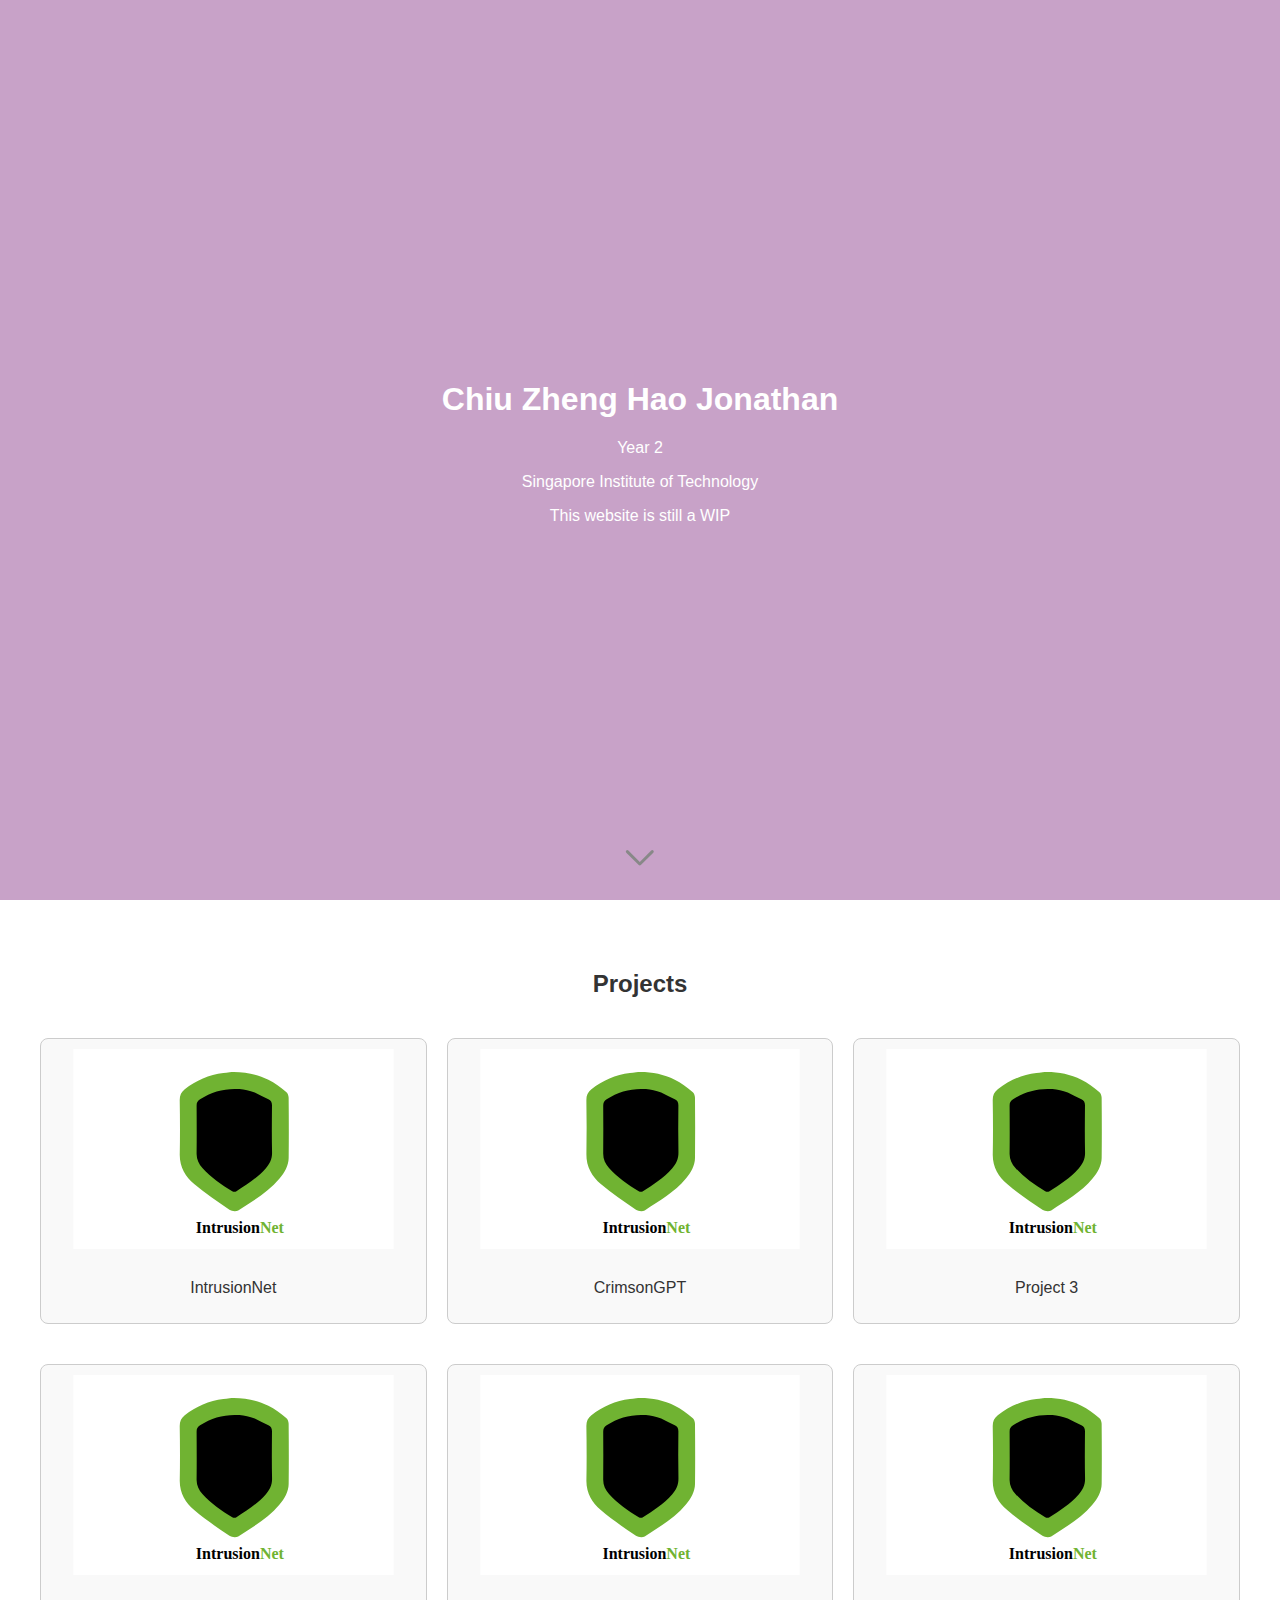
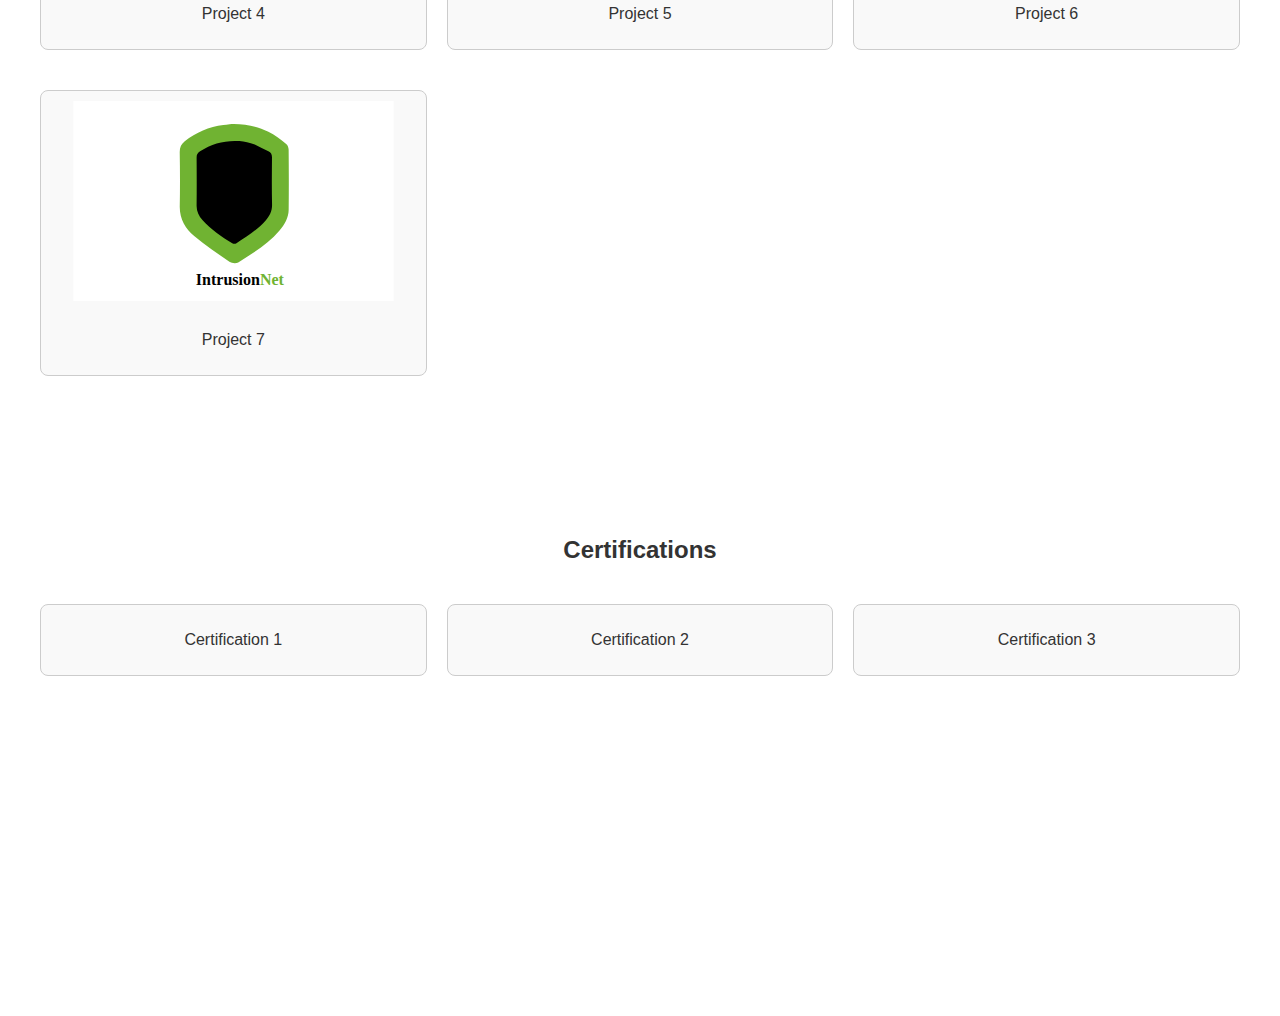
==== index.html @ 9a5355a3 "test" ====
<!DOCTYPE html>
<html lang="en" data-theme="light" style="color-scheme: light">

<head>
    <meta charset="UTF-8" />
    <meta name="viewport" content="width=device-width, initial-scale=1.0" />
    <title>Jonathan Chiu | Portfolio</title>
    <link rel="stylesheet" href="assets/css/style.css">
    <script src="assets/js/script.js" defer></script>
</head>

<body>
    <section id="home" class="full-screen">
        <div class="center-content">
            <h1>Chiu Zheng Hao Jonathan</h1>
            <p>Year 2</p>
            <p>Singapore Institute of Technology</p>
            <p> This website is still a WIP</p>
        </div>
        <img src="assets/imgs/down-arrow.svg" alt="Scroll down" class="bounce" onclick="scrollToProjects()">
    </section>
    <section id="projects">
        <h2>Projects</h2>
        <div class="grid">
            <div class="grid-item">
                <img src="assets/imgs/intrusionNet.svg" alt="IntrusionNet">
                <p>IntrusionNet</p>
            </div>
            <div class="grid-item">
                <img src="assets/imgs/intrusionNet.svg" alt="CrimsonGPT">
                <p>CrimsonGPT</p>
            </div>
            <div class="grid-item">
                <img src="assets/imgs/intrusionNet.svg" alt="Project 3">
                <p>Project 3</p>
            </div>
            <div class="grid-item">
                <img src="assets/imgs/intrusionNet.svg" alt="CrimsonGPT">
                <p>Project 4</p>
            </div>
            <div class="grid-item">
                <img src="assets/imgs/intrusionNet.svg" alt="CrimsonGPT">
                <p>Project 5</p>
            </div>
            <div class="grid-item">
                <img src="assets/imgs/intrusionNet.svg" alt="CrimsonGPT">
                <p>Project 6</p>
            </div>
            <div class="grid-item">
                <img src="assets/imgs/intrusionNet.svg" alt="CrimsonGPT">
                <p>Project 7</p>
            </div>
        </div>
    </section>
    <section id="certifications">
        <h2>Certifications</h2>
        <div class="grid">
            <div class="grid-item">
                <p>Certification 1</p>
            </div>
            <div class="grid-item">
                <p>Certification 2</p>
            </div>
            <div class="grid-item">
                <p>Certification 3</p>
            </div>
        </div>
    </section>
</body>

</html>
---- assets/css/style.css ----
/* style.css */
body {
    font-family: Arial, sans-serif;
    margin: 0;
    color: #333; /* Dark text for readability */
    overflow-x: hidden; /* Prevents horizontal scrolling */
}

.full-screen {
    height: 100vh; /* Full viewport height */
    background-color: #C8A2C8; /* Lilac background */
    color: #FFFFFF;
    display: flex;
    flex-direction: column;
    justify-content: center;
    align-items: center;
    text-align: center;
    position: relative; /* Needed for proper positioning of the bouncing arrow */
}

.bounce {
    position: absolute;
    bottom: 20px;
    left: 50%;
    transform: translateX(-50%);
    width: 50px;
    height: auto;
    animation: bounce 2s infinite;
    cursor: pointer; /* Indicates this is clickable */
}

@keyframes bounce {
    0%, 20%, 50%, 80%, 100% {
        transform: translateX(-50%) translateY(0);
    }
    40% {
        transform: translateX(-50%) translateY(-30px);
    }
    60% {
        transform: translateX(-50%) translateY(-15px);
    }
}

#projects, #certifications {
    padding: 50px 20px;
    text-align: center;
    min-height: 50vh;  /* Set a minimum height */
    overflow: hidden;  /* Keeps the layout clean */
}

.grid {
    display: grid;
    grid-template-columns: repeat(3, 1fr); /* 3 columns */
    gap: 20px;
    padding: 20px;
}

.grid-item {
    background: #f9f9f9; /* Light background for each item */
    border: 1px solid #ccc; /* Border for items */
    border-radius: 8px; /* Rounded corners for aesthetics */
    padding: 10px;
    text-align: center; /* Center-aligns the text */
    margin-bottom: 20px;  /* Adds space at the bottom of each item */
}

.grid-item img {
    width: 100%; /* Makes images responsive */
    height: auto; /* Maintains aspect ratio */
    max-height: 200px; /* Limits image height */
    margin-bottom: 10px; /* Space between image and text */
}

@media (max-width: 768px) {
    .grid {
        grid-template-columns: 1fr; /* Single column for smaller screens */
    }
}
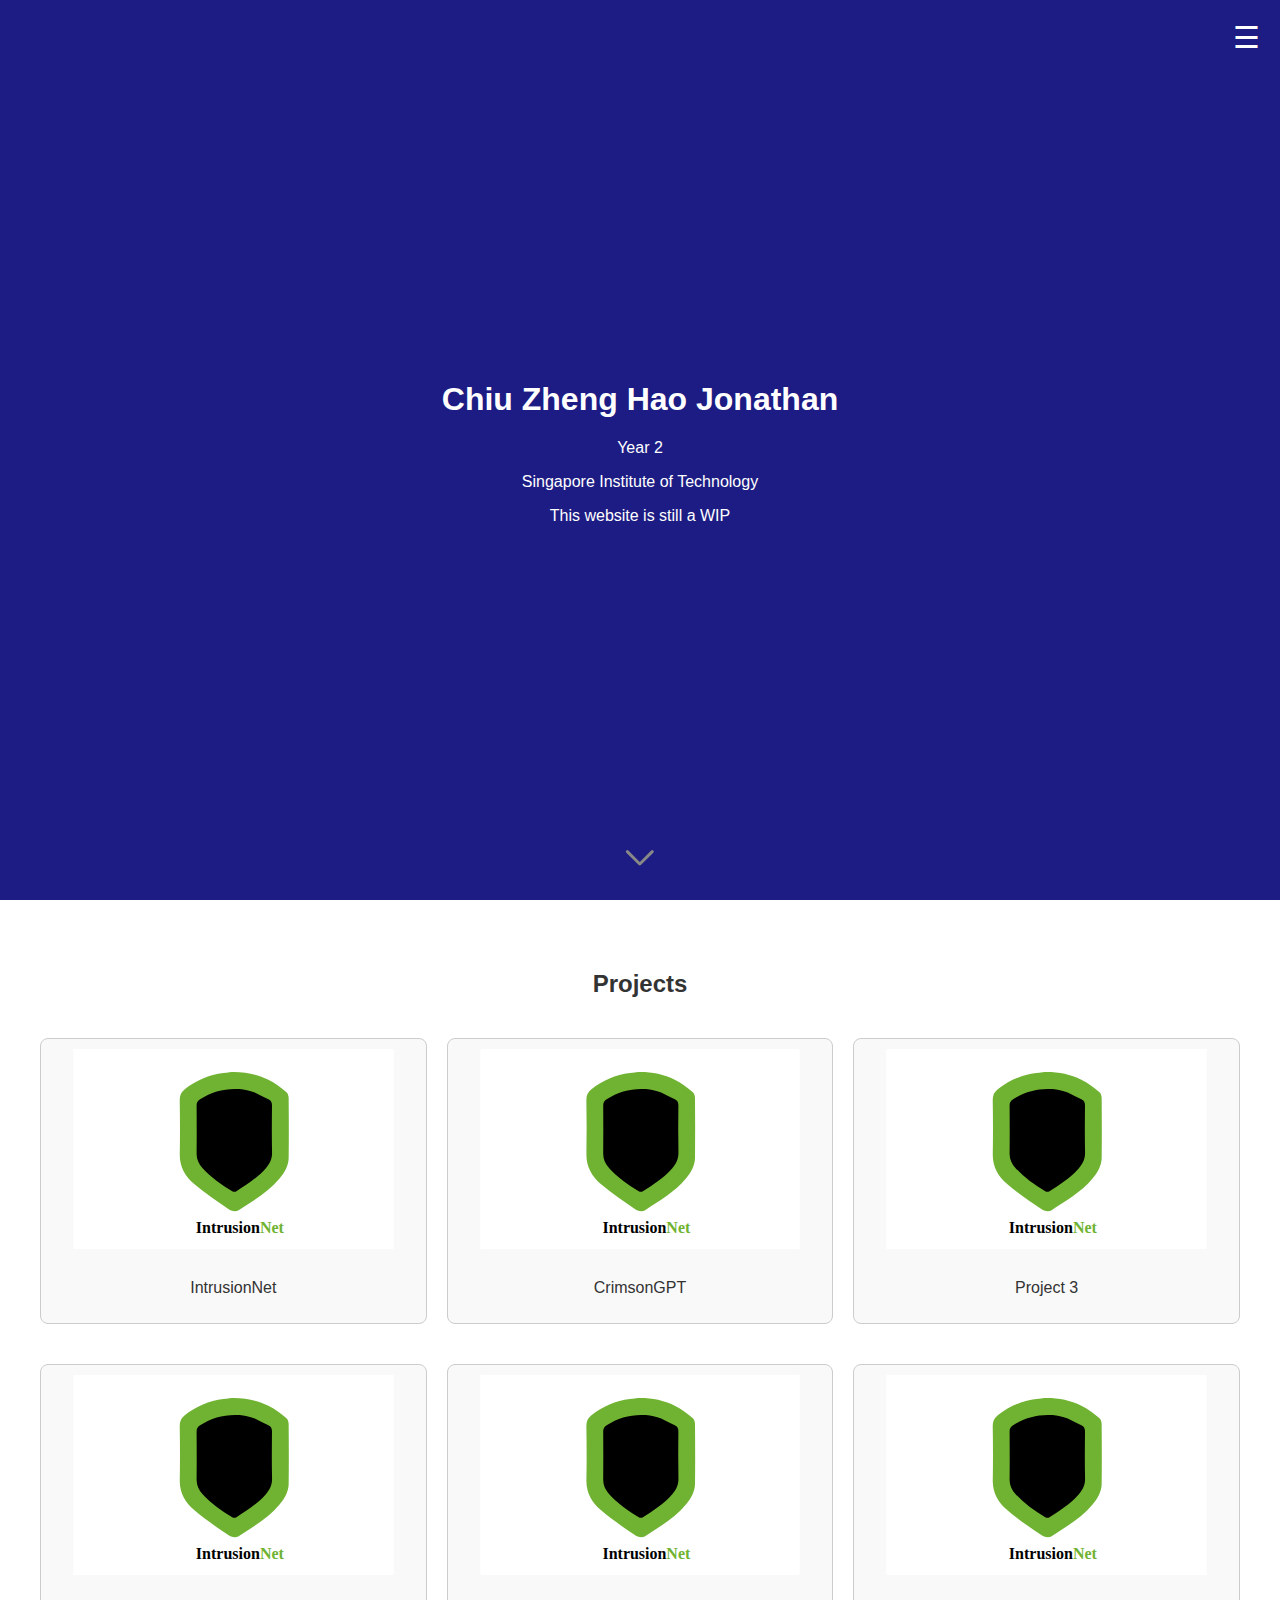
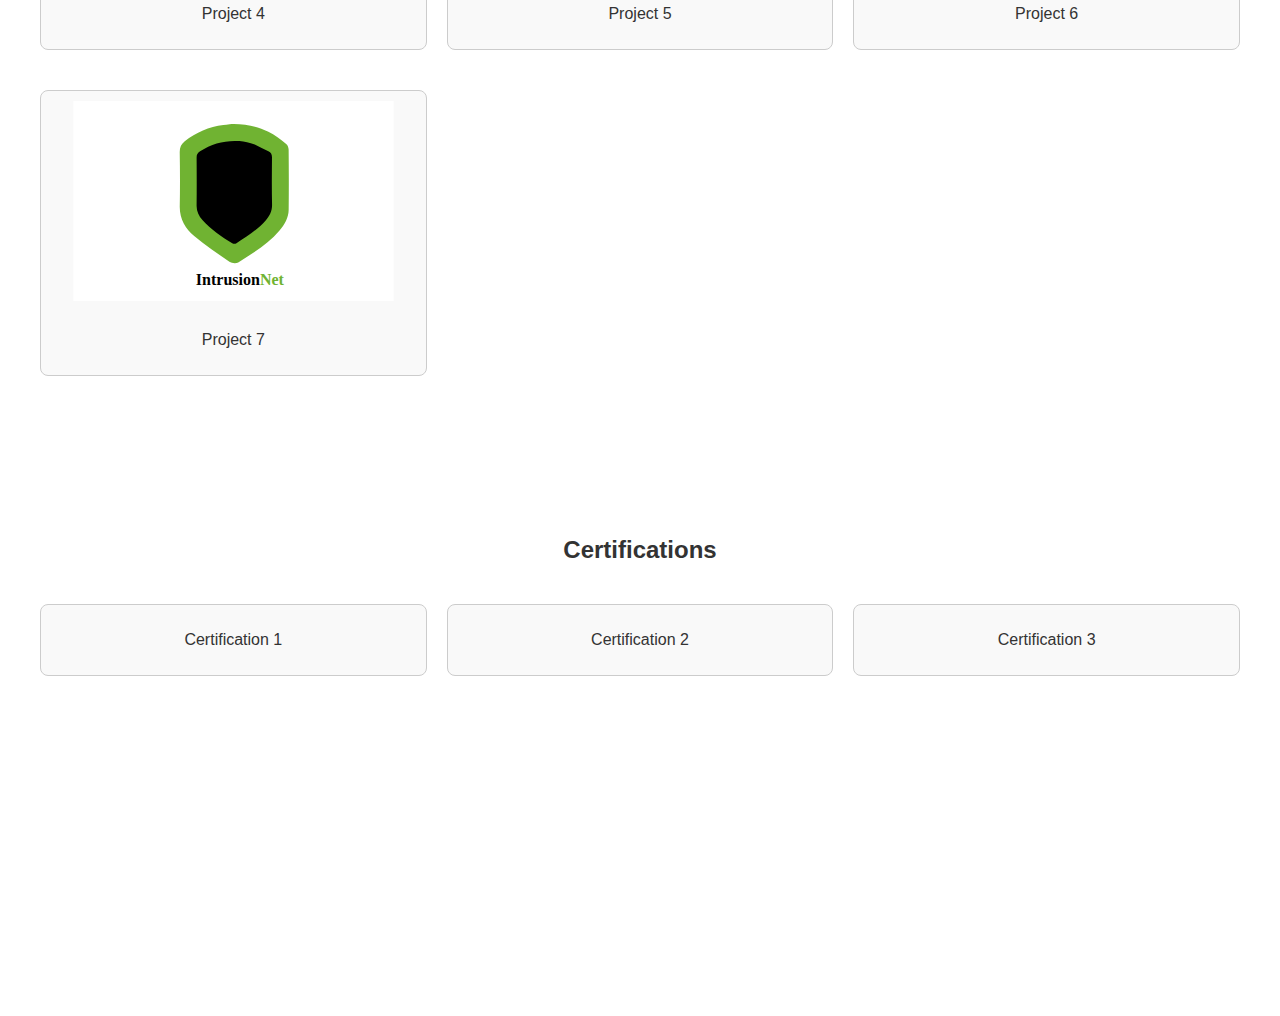
==== commit f2f045a7: "change colour" ====
--- a/index.html
+++ b/index.html
@@ -15,10 +15,20 @@
             <h1>Chiu Zheng Hao Jonathan</h1>
             <p>Year 2</p>
             <p>Singapore Institute of Technology</p>
-            <p> This website is still a WIP</p>
+            <p>This website is still a WIP</p>
+        </div>
+        <div class="menu-container">
+            <div class="hamburger-menu" onclick="toggleMenu()">
+                &#9776;
+            </div>
+            <div class="dropdown-content">
+                <a href="#projects">Projects</a>
+                <a href="#certifications">Certifications</a>
+            </div>
         </div>
         <img src="assets/imgs/down-arrow.svg" alt="Scroll down" class="bounce" onclick="scrollToProjects()">
     </section>
+    
     <section id="projects">
         <h2>Projects</h2>
         <div class="grid">
--- a/assets/css/style.css
+++ b/assets/css/style.css
@@ -8,8 +8,8 @@
 
 .full-screen {
     height: 100vh; /* Full viewport height */
-    background-color: #C8A2C8; /* Lilac background */
-    color: #FFFFFF;
+    background-color: #1c1c84; /* Navy blue background */
+    color: #FFFFFF; /* White text for high contrast and readability */
     display: flex;
     flex-direction: column;
     justify-content: center;
@@ -17,6 +17,40 @@
     text-align: center;
     position: relative; /* Needed for proper positioning of the bouncing arrow */
 }
+
+.menu-container {
+    position: absolute;
+    top: 20px;
+    right: 20px;
+}
+
+.hamburger-menu {
+    font-size: 30px;
+    cursor: pointer;
+    z-index: 1000;
+}
+
+.dropdown-content {
+    display: none;
+    position: absolute;
+    background-color: #f9f9f9;
+    min-width: 160px;
+    box-shadow: 0px 8px 16px 0px rgba(0,0,0,0.2);
+    z-index: 999;
+}
+
+.dropdown-content a {
+    color: black;
+    padding: 12px 16px;
+    text-decoration: none;
+    display: block;
+    text-align: left;
+}
+
+.dropdown-content a:hover {
+    background-color: #ddd;
+}
+
 
 .bounce {
     position: absolute;
@@ -57,7 +91,7 @@
 
 .grid-item {
     background: #f9f9f9; /* Light background for each item */
-    border: 1px solid #ccc; /* Border for items */
+    border: 1px solid #ccc; /*   Border for items */
     border-radius: 8px; /* Rounded corners for aesthetics */
     padding: 10px;
     text-align: center; /* Center-aligns the text */
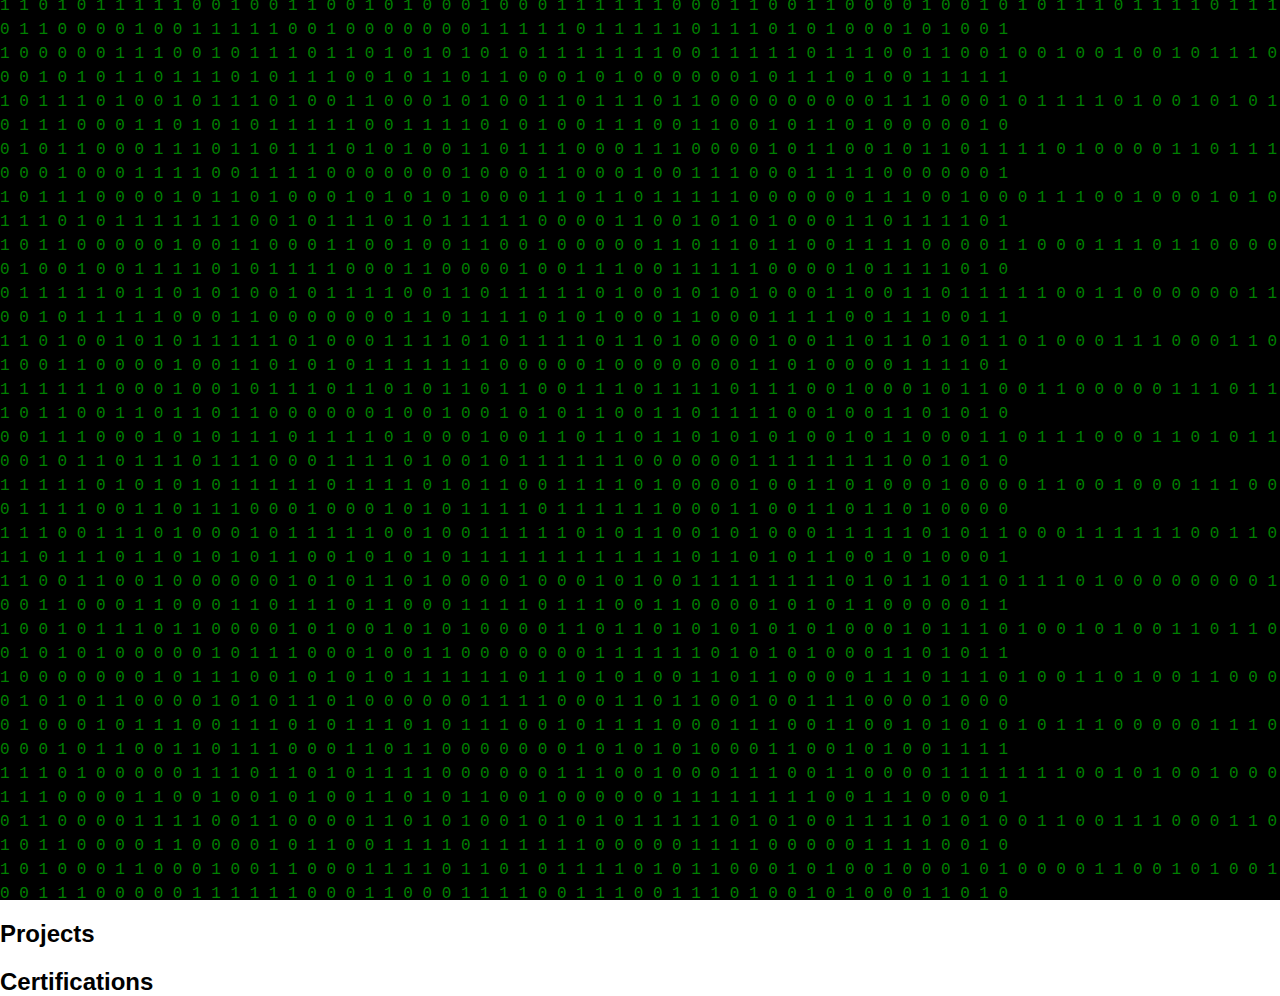
==== commit 8f71752e: "try" ====
--- a/index.html
+++ b/index.html
@@ -8,8 +8,9 @@
     <link rel="stylesheet" href="assets/css/style.css">
     <script src="assets/js/script.js" defer></script>
 </head>
+<body>
+    <div id="loading-overlay"></div>
 
-<body>
     <section id="home" class="full-screen">
         <div class="center-content">
             <h1>Chiu Zheng Hao Jonathan</h1>
@@ -17,65 +18,14 @@
             <p>Singapore Institute of Technology</p>
             <p>This website is still a WIP</p>
         </div>
-        <div class="menu-container">
-            <div class="hamburger-menu" onclick="toggleMenu()">
-                &#9776;
-            </div>
-            <div class="dropdown-content">
-                <a href="#projects">Projects</a>
-                <a href="#certifications">Certifications</a>
-            </div>
-        </div>
-        <img src="assets/imgs/down-arrow.svg" alt="Scroll down" class="bounce" onclick="scrollToProjects()">
     </section>
-    
     <section id="projects">
         <h2>Projects</h2>
-        <div class="grid">
-            <div class="grid-item">
-                <img src="assets/imgs/intrusionNet.svg" alt="IntrusionNet">
-                <p>IntrusionNet</p>
-            </div>
-            <div class="grid-item">
-                <img src="assets/imgs/intrusionNet.svg" alt="CrimsonGPT">
-                <p>CrimsonGPT</p>
-            </div>
-            <div class="grid-item">
-                <img src="assets/imgs/intrusionNet.svg" alt="Project 3">
-                <p>Project 3</p>
-            </div>
-            <div class="grid-item">
-                <img src="assets/imgs/intrusionNet.svg" alt="CrimsonGPT">
-                <p>Project 4</p>
-            </div>
-            <div class="grid-item">
-                <img src="assets/imgs/intrusionNet.svg" alt="CrimsonGPT">
-                <p>Project 5</p>
-            </div>
-            <div class="grid-item">
-                <img src="assets/imgs/intrusionNet.svg" alt="CrimsonGPT">
-                <p>Project 6</p>
-            </div>
-            <div class="grid-item">
-                <img src="assets/imgs/intrusionNet.svg" alt="CrimsonGPT">
-                <p>Project 7</p>
-            </div>
-        </div>
+        <!-- Content for Projects -->
     </section>
     <section id="certifications">
         <h2>Certifications</h2>
-        <div class="grid">
-            <div class="grid-item">
-                <p>Certification 1</p>
-            </div>
-            <div class="grid-item">
-                <p>Certification 2</p>
-            </div>
-            <div class="grid-item">
-                <p>Certification 3</p>
-            </div>
-        </div>
+        <!-- Content for Certifications -->
     </section>
 </body>
-
 </html>
--- a/assets/css/style.css
+++ b/assets/css/style.css
@@ -1,112 +1,35 @@
-/* style.css */
-body {
+body, html {
+    height: 100%;
+    margin: 0;
     font-family: Arial, sans-serif;
-    margin: 0;
-    color: #333; /* Dark text for readability */
-    overflow-x: hidden; /* Prevents horizontal scrolling */
 }
 
 .full-screen {
-    height: 100vh; /* Full viewport height */
-    background-color: #1c1c84; /* Navy blue background */
-    color: #FFFFFF; /* White text for high contrast and readability */
+    height: 100vh;
     display: flex;
     flex-direction: column;
     justify-content: center;
     align-items: center;
     text-align: center;
-    position: relative; /* Needed for proper positioning of the bouncing arrow */
+    color: #FFFFFF;
+    background-color: #000080; /* Navy blue */
 }
 
-.menu-container {
-    position: absolute;
-    top: 20px;
-    right: 20px;
+#loading-overlay {
+    position: fixed;
+    top: 0;
+    left: 0;
+    width: 100%;
+    height: 100%;
+    background-color: black;
+    color: green;
+    display: flex;
+    justify-content: center;
+    align-items: center;
+    font-family: 'Courier New', monospace;
+    font-size: 16px;
+    line-height: 1.5;
+    z-index: 1000;
+    white-space: pre-wrap;
+    overflow: hidden;
 }
-
-.hamburger-menu {
-    font-size: 30px;
-    cursor: pointer;
-    z-index: 1000;
-}
-
-.dropdown-content {
-    display: none;
-    position: absolute;
-    background-color: #f9f9f9;
-    min-width: 160px;
-    box-shadow: 0px 8px 16px 0px rgba(0,0,0,0.2);
-    z-index: 999;
-}
-
-.dropdown-content a {
-    color: black;
-    padding: 12px 16px;
-    text-decoration: none;
-    display: block;
-    text-align: left;
-}
-
-.dropdown-content a:hover {
-    background-color: #ddd;
-}
-
-
-.bounce {
-    position: absolute;
-    bottom: 20px;
-    left: 50%;
-    transform: translateX(-50%);
-    width: 50px;
-    height: auto;
-    animation: bounce 2s infinite;
-    cursor: pointer; /* Indicates this is clickable */
-}
-
-@keyframes bounce {
-    0%, 20%, 50%, 80%, 100% {
-        transform: translateX(-50%) translateY(0);
-    }
-    40% {
-        transform: translateX(-50%) translateY(-30px);
-    }
-    60% {
-        transform: translateX(-50%) translateY(-15px);
-    }
-}
-
-#projects, #certifications {
-    padding: 50px 20px;
-    text-align: center;
-    min-height: 50vh;  /* Set a minimum height */
-    overflow: hidden;  /* Keeps the layout clean */
-}
-
-.grid {
-    display: grid;
-    grid-template-columns: repeat(3, 1fr); /* 3 columns */
-    gap: 20px;
-    padding: 20px;
-}
-
-.grid-item {
-    background: #f9f9f9; /* Light background for each item */
-    border: 1px solid #ccc; /*   Border for items */
-    border-radius: 8px; /* Rounded corners for aesthetics */
-    padding: 10px;
-    text-align: center; /* Center-aligns the text */
-    margin-bottom: 20px;  /* Adds space at the bottom of each item */
-}
-
-.grid-item img {
-    width: 100%; /* Makes images responsive */
-    height: auto; /* Maintains aspect ratio */
-    max-height: 200px; /* Limits image height */
-    margin-bottom: 10px; /* Space between image and text */
-}
-
-@media (max-width: 768px) {
-    .grid {
-        grid-template-columns: 1fr; /* Single column for smaller screens */
-    }
-}
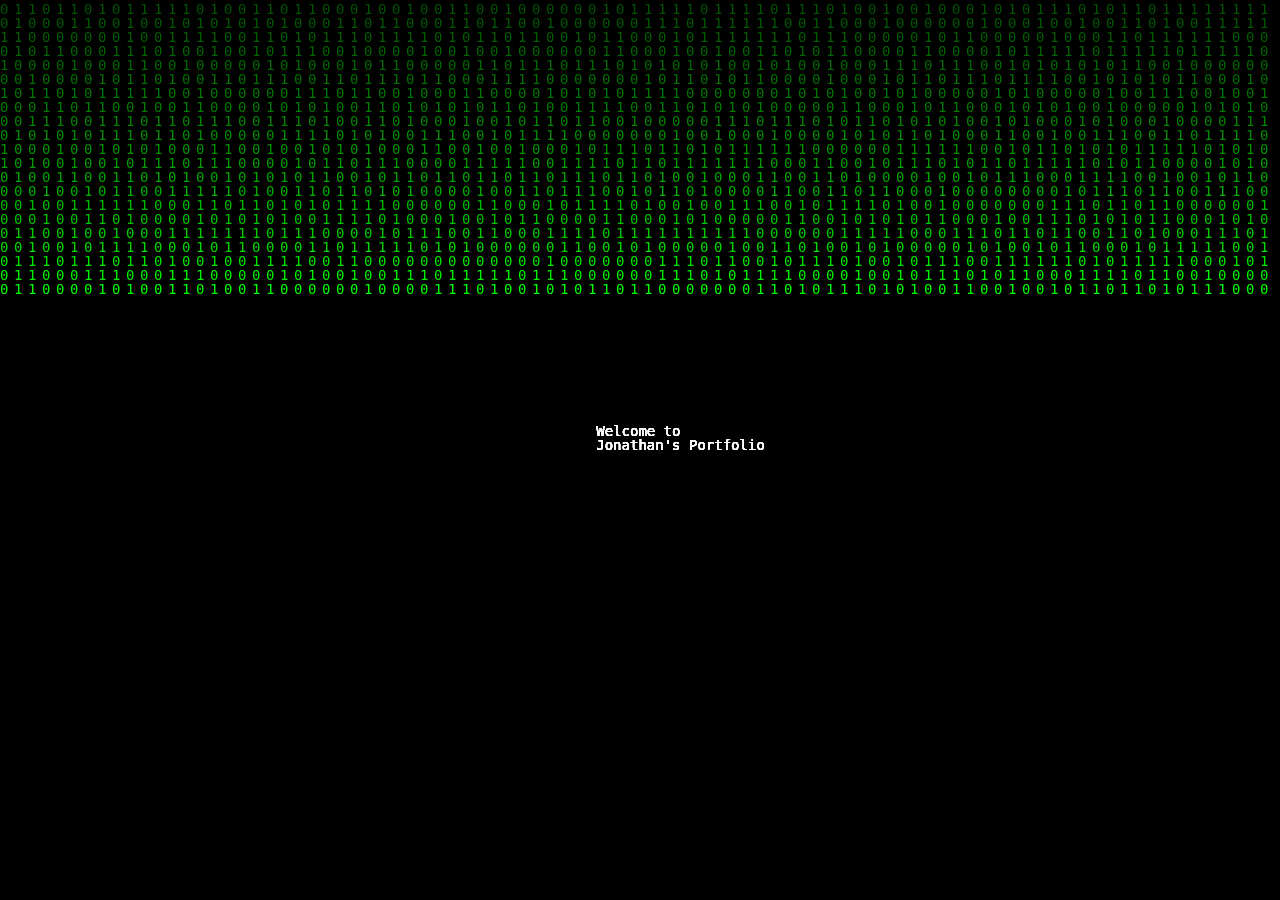
==== commit 7068c340: "test" ====
--- a/index.html
+++ b/index.html
@@ -9,23 +9,6 @@
     <script src="assets/js/script.js" defer></script>
 </head>
 <body>
-    <div id="loading-overlay"></div>
-
-    <section id="home" class="full-screen">
-        <div class="center-content">
-            <h1>Chiu Zheng Hao Jonathan</h1>
-            <p>Year 2</p>
-            <p>Singapore Institute of Technology</p>
-            <p>This website is still a WIP</p>
-        </div>
-    </section>
-    <section id="projects">
-        <h2>Projects</h2>
-        <!-- Content for Projects -->
-    </section>
-    <section id="certifications">
-        <h2>Certifications</h2>
-        <!-- Content for Certifications -->
-    </section>
+    <canvas></canvas>
 </body>
 </html>
--- a/assets/css/style.css
+++ b/assets/css/style.css
@@ -15,21 +15,6 @@
     background-color: #000080; /* Navy blue */
 }
 
-#loading-overlay {
-    position: fixed;
-    top: 0;
-    left: 0;
-    width: 100%;
-    height: 100%;
-    background-color: black;
-    color: green;
-    display: flex;
-    justify-content: center;
-    align-items: center;
-    font-family: 'Courier New', monospace;
-    font-size: 16px;
-    line-height: 1.5;
-    z-index: 1000;
-    white-space: pre-wrap;
-    overflow: hidden;
-}
+* { margin: 0; padding: 0; }
+body { background: #000; }
+canvas { display: block; }
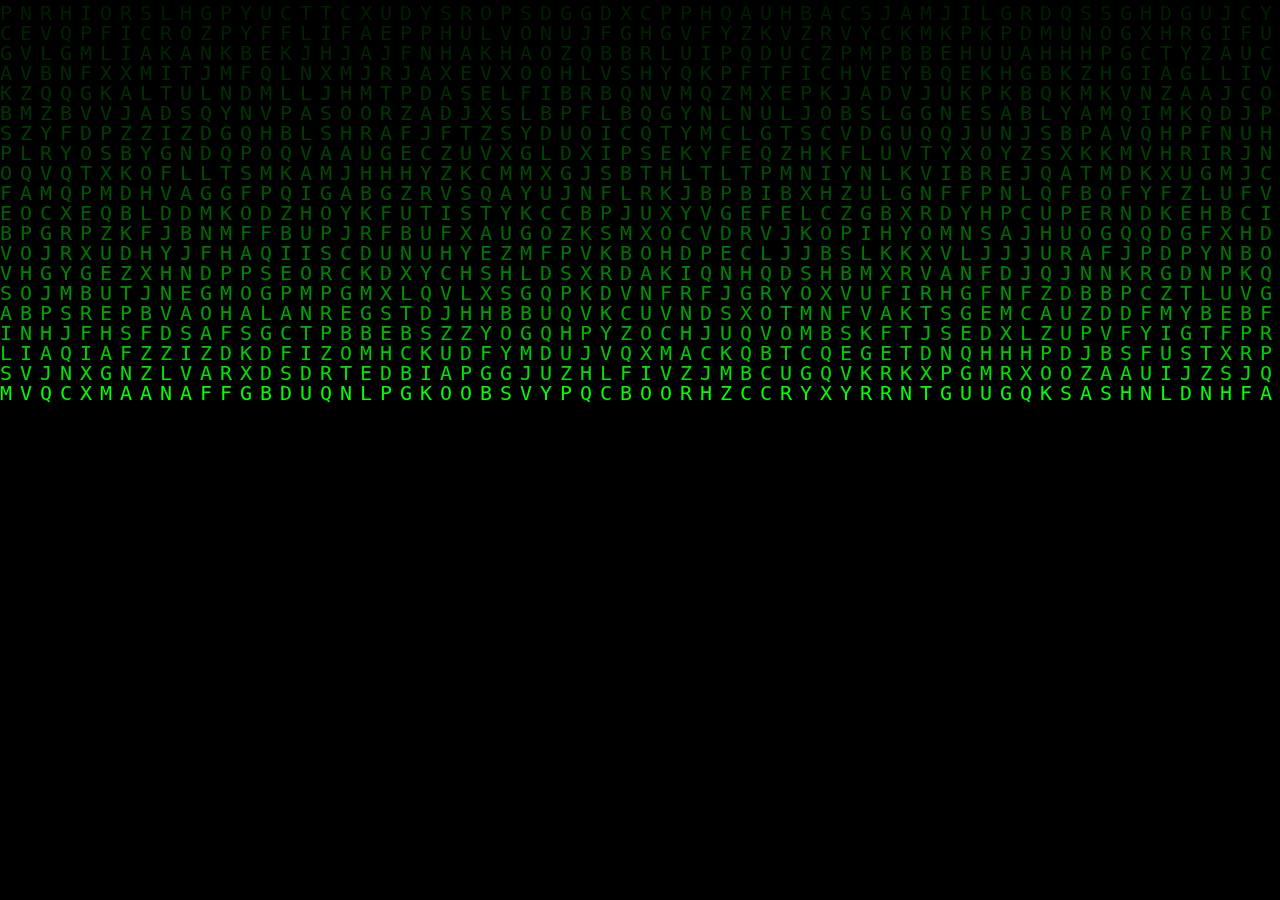
==== commit 35a69dc1: "yes" ====
--- a/index.html
+++ b/index.html
@@ -10,5 +10,6 @@
 </head>
 <body>
     <canvas></canvas>
+    <div id="textContainer" style="display: none; position: absolute; top: 50%; left: 50%; transform: translate(-50%, -50%); color: white; text-align: center; font-size: 20px; font-family: 'Courier New', monospace;"></div>
 </body>
 </html>
--- a/assets/css/style.css
+++ b/assets/css/style.css
@@ -1,20 +1,3 @@
-body, html {
-    height: 100%;
-    margin: 0;
-    font-family: Arial, sans-serif;
-}
-
-.full-screen {
-    height: 100vh;
-    display: flex;
-    flex-direction: column;
-    justify-content: center;
-    align-items: center;
-    text-align: center;
-    color: #FFFFFF;
-    background-color: #000080; /* Navy blue */
-}
-
 * { margin: 0; padding: 0; }
-body { background: #000; }
-canvas { display: block; }
+body, html { height: 100%; background: #000; }
+canvas { display: block; position: absolute; }
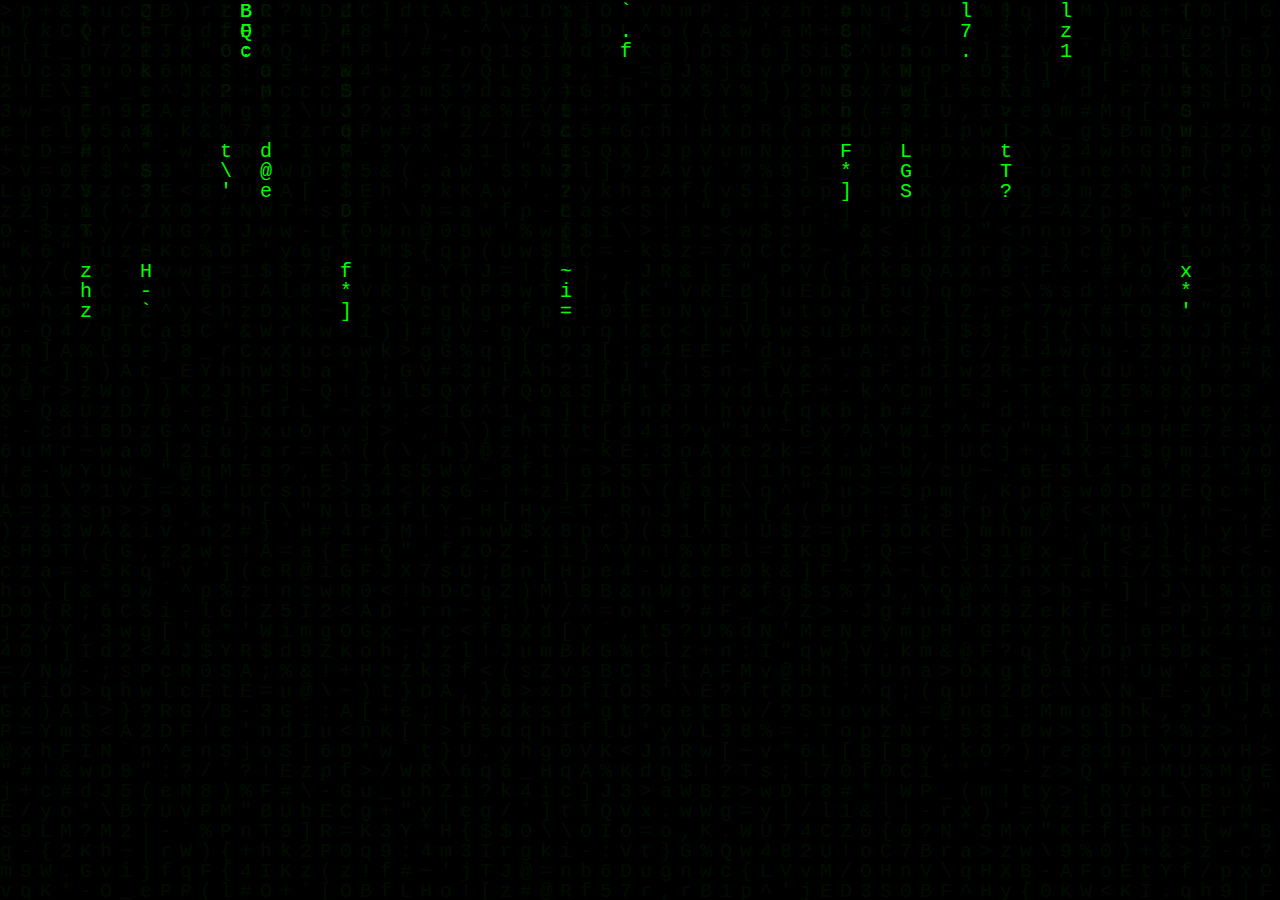
==== commit 4bc54b18: "try" ====
--- a/index.html
+++ b/index.html
@@ -6,10 +6,9 @@
     <meta name="viewport" content="width=device-width, initial-scale=1.0" />
     <title>Jonathan Chiu | Portfolio</title>
     <link rel="stylesheet" href="assets/css/style.css">
-    <script src="assets/js/script.js" defer></script>
+    <script src="assets/js/loading.js" defer></script>
 </head>
 <body>
-    <canvas></canvas>
-    <div id="textContainer" style="display: none; position: absolute; top: 50%; left: 50%; transform: translate(-50%, -50%); color: white; text-align: center; font-size: 20px; font-family: 'Courier New', monospace;"></div>
+    <div id="matrix" class="matrix"></div>
 </body>
 </html>
--- a/assets/css/style.css
+++ b/assets/css/style.css
@@ -1,3 +1,21 @@
-* { margin: 0; padding: 0; }
-body, html { height: 100%; background: #000; }
-canvas { display: block; position: absolute; }
+#matrix {
+    position: absolute;  /* Use absolute positioning for full control over the div */
+    top: 0;              /* Align the top edge of the element with the viewport */
+    left: 0;             /* Align the left edge of the element with the viewport */
+    width: 100vw;        /* Set width to 100% of the viewport width */
+    height: 100vh;       /* Set height to 100% of the viewport height */
+    background-color: black; /* Set background color to black */
+    color: #0f0;         /* Set text color to green, typical of Matrix effect */
+    overflow: hidden;    /* Hide any content that overflows the div's box */
+    font-family: 'Courier New', monospace; /* Styling for the text */
+    font-size: 20px;     /* Set the font size */
+}
+
+.character {
+    color: #0f0;
+}
+
+.row {
+    position: absolute;
+    width: 100%;
+}
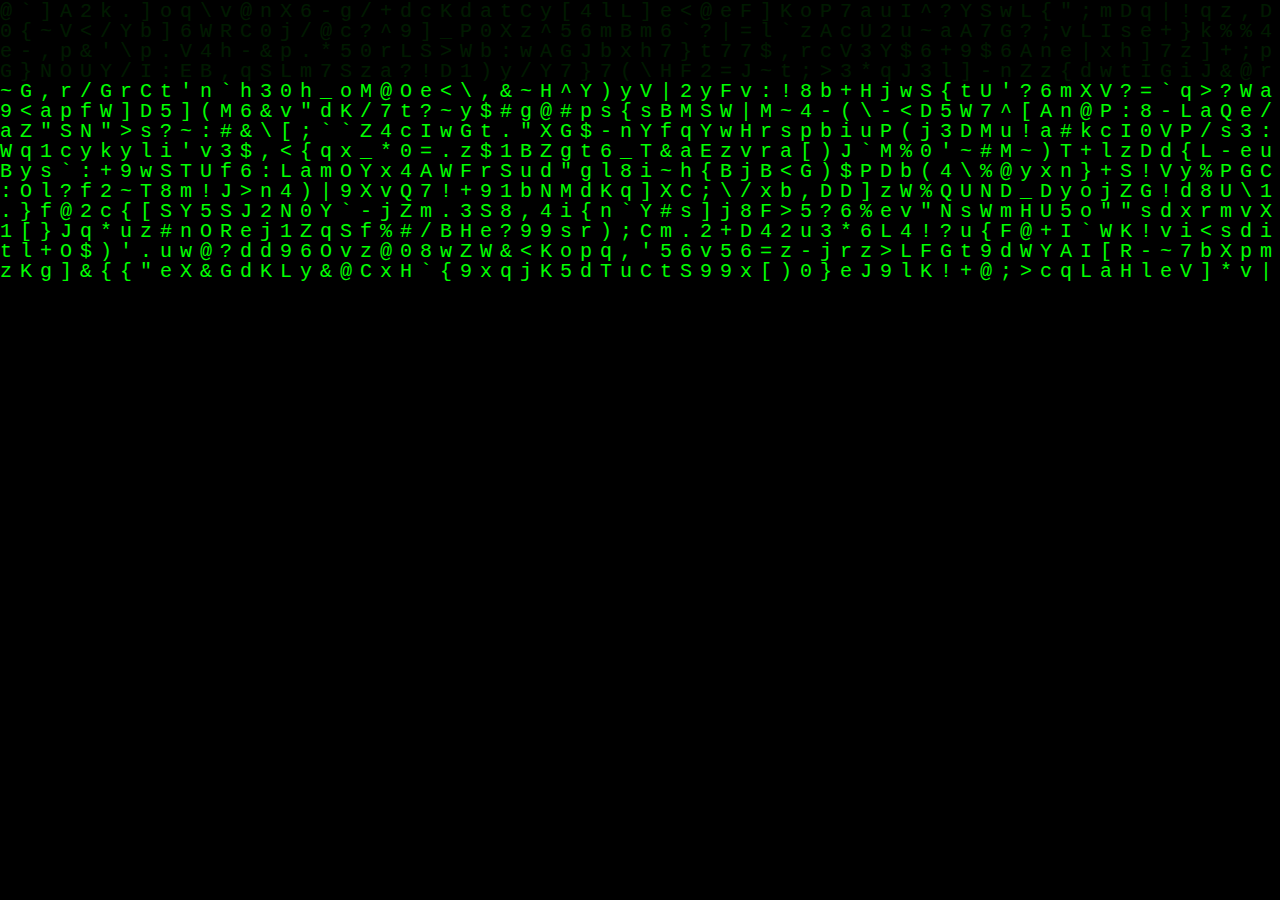
==== commit 562dbc93: "yep" ====
--- a/index.html
+++ b/index.html
@@ -10,5 +10,13 @@
 </head>
 <body>
     <div id="matrix" class="matrix"></div>
+
+    <div id="intro" class="intro">
+        <!-- Content inside your intro box can go here -->
+        <h1>Chiu Zheng Hao Jonathan</h1>
+        <h2>Year 2</h2>
+        <h2>Singapore Institute of Technology</h2>
+    </div>
+    
 </body>
 </html>
--- a/assets/css/style.css
+++ b/assets/css/style.css
@@ -19,3 +19,35 @@
     position: absolute;
     width: 100%;
 }
+
+h1, h2{
+    color: white;
+}
+
+/* Additional CSS for the neon box effect and fade-in */
+.intro {
+    width: 400px;
+    height: 175px;
+    background-color: black;
+    border: 2px solid #39FF14; /* Neon green */
+    position: absolute;
+    top: 50%;
+    left: 50%;
+    transform: translate(-50%, -50%) scale(0.5); /* Start scaled down */
+    opacity: 0; /* Start invisible */
+    transition: opacity 2s ease, transform 2s ease; /* Smooth transitions */
+    text-align: center;
+}
+
+
+/* CSS Keyframes for the fade-in effect */
+@keyframes fadeIn {
+    from {
+        opacity: 0;
+        transform: translate(-50%, -50%) scale(0.5); /* Start from a scaled down size */
+    }
+    to {
+        opacity: 1;
+        transform: translate(-50%, -50%) scale(1); /* Scale to normal size */
+    }
+}
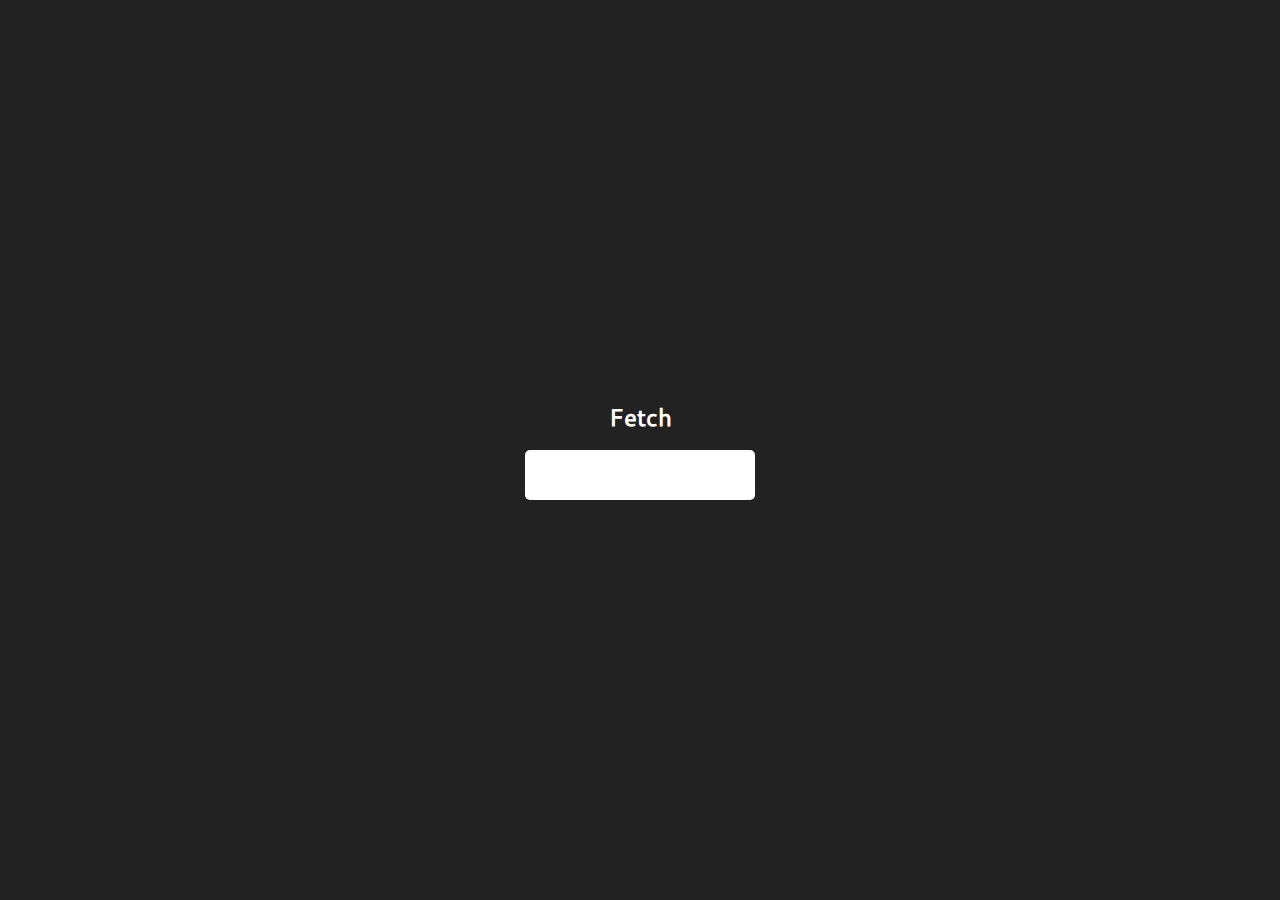
==== commit 972c17f6: "i think this is better" ====
--- a/index.html
+++ b/index.html
@@ -5,18 +5,26 @@
     <meta charset="UTF-8" />
     <meta name="viewport" content="width=device-width, initial-scale=1.0" />
     <title>Jonathan Chiu | Portfolio</title>
-    <link rel="stylesheet" href="assets/css/style.css">
-    <script src="assets/js/loading.js" defer></script>
+    <link rel="stylesheet" href="assets/css/index.css">
+    <script src="assets/js/index.js" defer></script>
 </head>
+
 <body>
-    <div id="matrix" class="matrix"></div>
+    <div class="loading-container">
+        <div id="message" class="message"></div>
+        <div class="loading-box">
+            <div class="loader-box"></div>
+            <div class="loader-box"></div>
+            <div class="loader-box"></div>
+            <div class="loader-box"></div>
+            <div class="loader-box"></div>
+            <div class="loader-box"></div>
+            <div class="loader-box"></div>
+            <div class="loader-box"></div>
+            <div class="loader-box"></div>
+            <div class="loader-box"></div>
+        </div>
+    </div>
+</body>
 
-    <div id="intro" class="intro">
-        <!-- Content inside your intro box can go here -->
-        <h1>Chiu Zheng Hao Jonathan</h1>
-        <h2>Year 2</h2>
-        <h2>Singapore Institute of Technology</h2>
-    </div>
-    
-</body>
-</html>
+</html>--- a/assets/css/index.css
+++ b/assets/css/index.css
@@ -0,0 +1,55 @@
+@font-face {
+    font-family: cantarell;
+    src: url(/assets/font/Cantarell-Regular.ttf);
+}
+
+body {
+    background-color: #222222;
+    margin: 0; /* Remove default margin */
+    height: 100vh; /* Full viewport height */
+    display: flex; /* Enables the use of flexbox properties */
+    justify-content: center; /* Center horizontally */
+    align-items: center; /* Center vertically */
+    font-family: cantarell; /* Setting a default font for the body */
+}
+
+.loading-container {
+    display: flex;
+    flex-direction: column;
+    align-items: center; /* Center align children horizontally */
+    justify-content: center; /* Center align children vertically */
+    height: 100%; /* Take full height of its parent */
+    text-align: center;
+    color: #ffffff;
+}
+
+.message {
+    font-size: 24px;
+    height: 30px;
+    margin-bottom: 20px;
+    font-weight: bold;
+}
+
+.loading-box {
+    width: 220px;
+    height: 40px;
+    padding: 5px;
+    background-color: #fff;
+    border-radius: 5px;
+    display: flex;
+    gap: 5px;
+    overflow: hidden;
+}
+
+.loader-box {
+    flex-grow: 1;
+    background-color: #3498db;
+    opacity: 0;
+    transition: opacity 0.5s ease-in-out;
+}
+
+.message, .loading-box {
+    transition: opacity 0.3s ease-in-out;
+    opacity: 1; /* Set initial opacity to 1 for both elements */
+}
+
